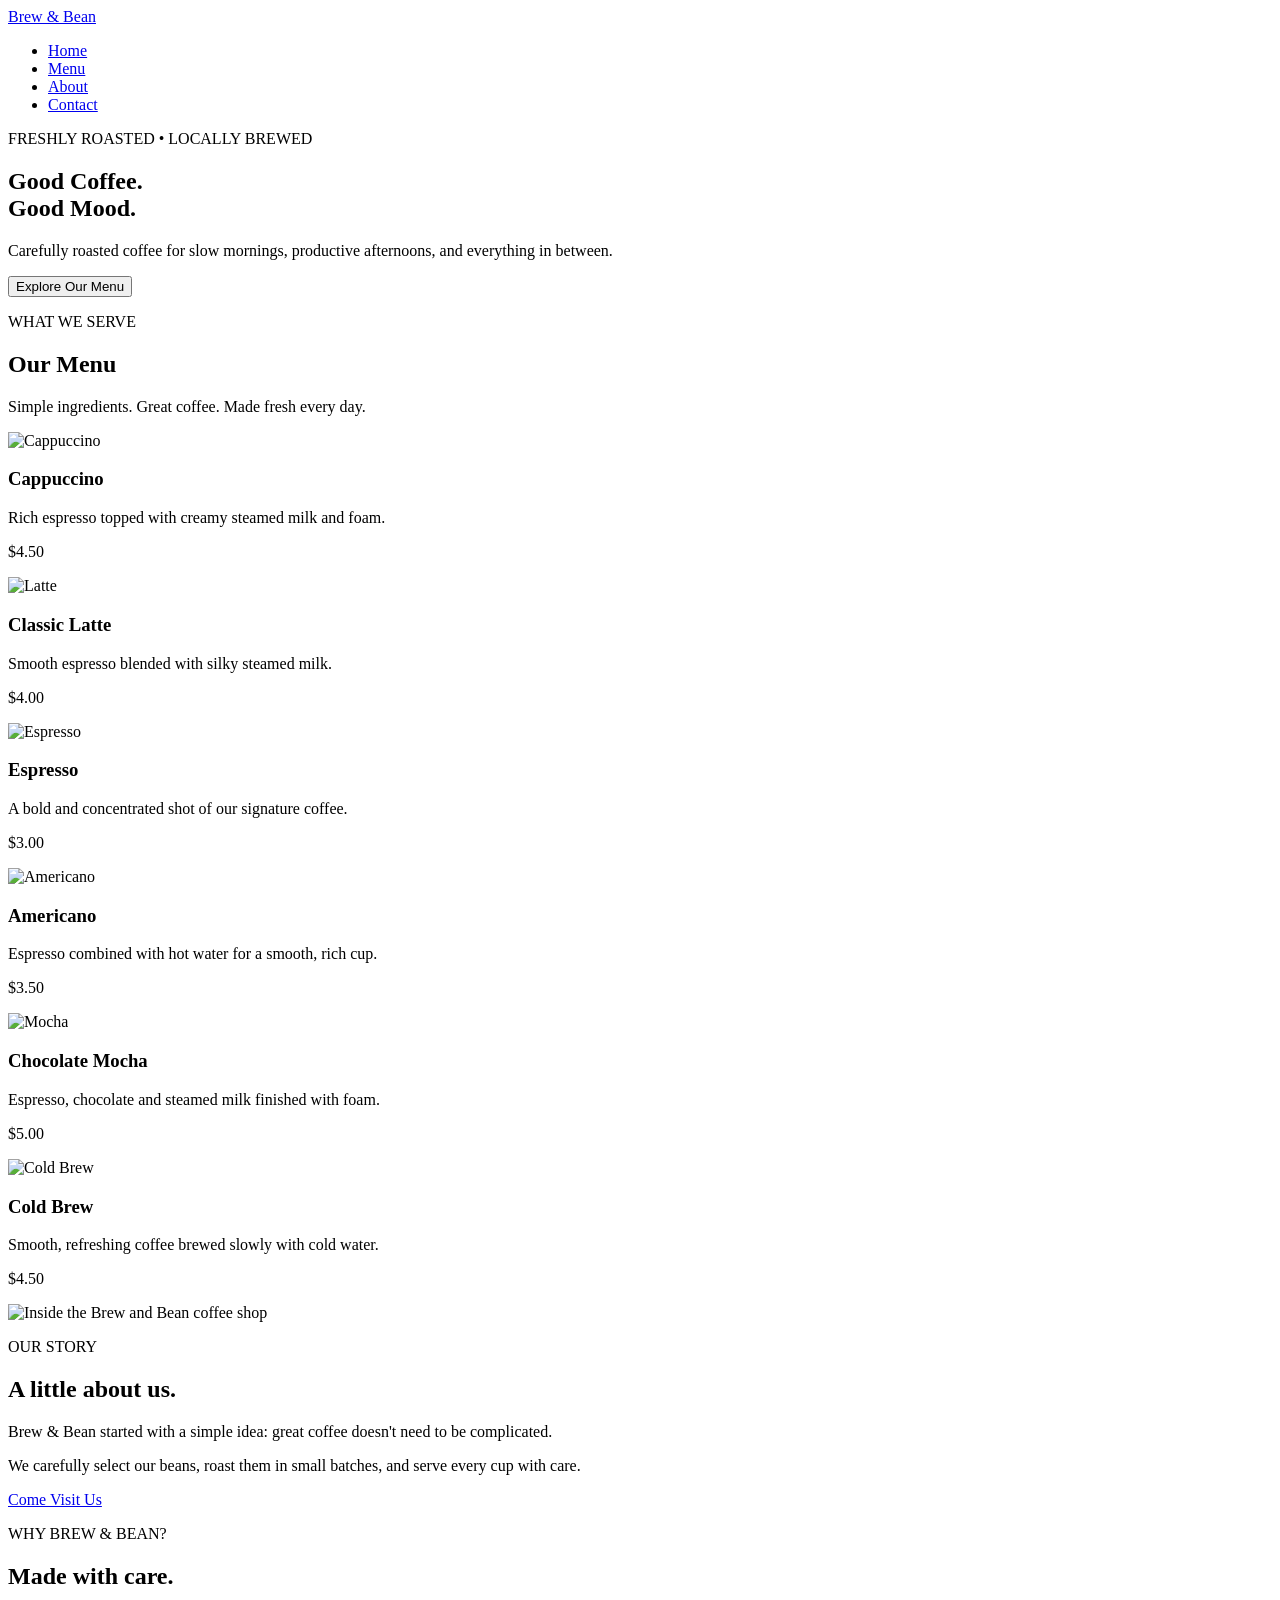
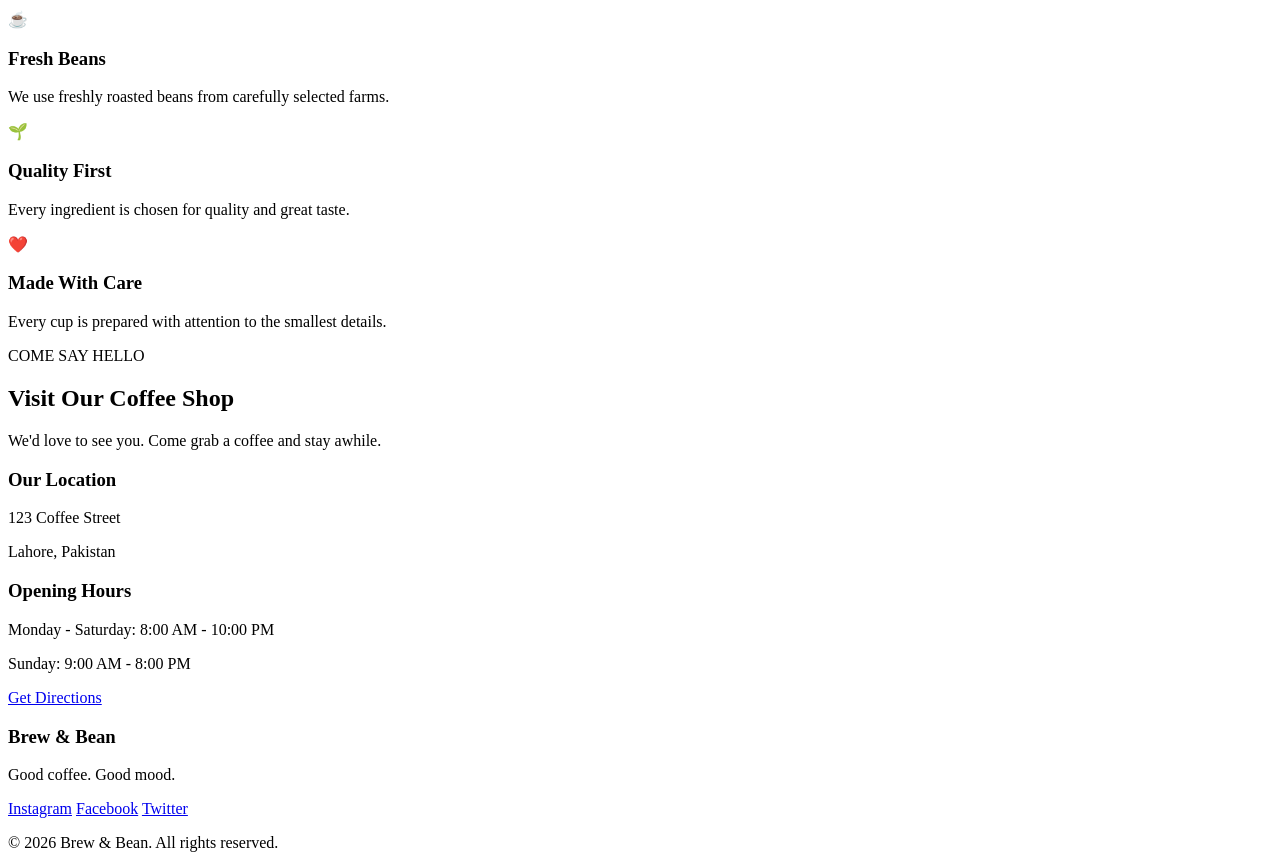
==== brew_Coffee.html @ 8acd8f44 "Uploading the html file" ====
<!DOCTYPE html>
<html lang="en">

<head>
    <meta charset="UTF-8">
    <meta name="viewport" content="width=device-width, initial-scale=1.0">

    <title>Brew & Bean | Coffee Shop</title>

    <link rel="stylesheet" href="brew_Coffee.css">
</head>

<body>

    <header>
        <nav>

            <a href="#" class="logo">Brew & Bean</a>

            <ul>
                <li><a href="#home">Home</a></li>
                <li><a href="#menu">Menu</a></li>
                <li><a href="#about">About</a></li>
                <li><a href="#contact">Contact</a></li>
            </ul>

        </nav>
    </header>


    <main>

        <!-- ================= HERO ================= -->

        <section id="home">

            <div>
                <p>FRESHLY ROASTED • LOCALLY BREWED</p>

                <h1>Good Coffee.<br>Good Mood.</h1>

                <p>
                    Carefully roasted coffee for slow mornings,
                    productive afternoons, and everything in between.
                </p>

                <a href="#menu"><button>Explore Our Menu</button></a>
            </div>

            

        </section>


        <!-- ================= MENU ================= -->

        <section id="menu">

            <div>
                <p>WHAT WE SERVE</p>
                <h2>Our Menu</h2>

                <p>
                    Simple ingredients. Great coffee.
                    Made fresh every day.
                </p>
            </div>


            <div>

                <!-- Coffee 1 -->

                <article>

                    <img src="https://images.unsplash.com/photo-1572442388796-11668a67e53d?auto=format&fit=crop&w=600&q=80"
                        alt="Cappuccino">

                    <div>
                        <h3>Cappuccino</h3>

                        <p>
                            Rich espresso topped with creamy
                            steamed milk and foam.
                        </p>

                        <p>$4.50</p>
                    </div>

                </article>


                <!-- Coffee 2 -->

                <article>

                    <img src="https://images.unsplash.com/photo-1461023058943-07fcbe16d735?auto=format&fit=crop&w=600&q=80"
                        alt="Latte">

                    <div>
                        <h3>Classic Latte</h3>

                        <p>
                            Smooth espresso blended with
                            silky steamed milk.
                        </p>

                        <p>$4.00</p>
                    </div>

                </article>


                <!-- Coffee 3 -->

                <article>

                    <img src="https://images.unsplash.com/photo-1510707577719-ae7c14805e3a?auto=format&fit=crop&w=600&q=80"
                        alt="Espresso">

                    <div>
                        <h3>Espresso</h3>

                        <p>
                            A bold and concentrated shot
                            of our signature coffee.
                        </p>

                        <p>$3.00</p>
                    </div>

                </article>


                <!-- Coffee 4 -->

                <article>

                    <img src="https://images.unsplash.com/photo-1514432324607-a09d9b4aefdd?auto=format&fit=crop&w=600&q=80"
                        alt="Americano">

                    <div>
                        <h3>Americano</h3>

                        <p>
                            Espresso combined with hot water
                            for a smooth, rich cup.
                        </p>

                        <p>$3.50</p>
                    </div>

                </article>


                <!-- Coffee 5 -->

                <article>

                    <img src="https://images.unsplash.com/photo-1578314675249-a6910f80cc4e?auto=format&fit=crop&w=600&q=80"
                        alt="Mocha">

                    <div>
                        <h3>Chocolate Mocha</h3>

                        <p>
                            Espresso, chocolate and steamed
                            milk finished with foam.
                        </p>

                        <p>$5.00</p>
                    </div>

                </article>


                <!-- Coffee 6 -->

                <article>

                    <img src="https://images.unsplash.com/photo-1517701604599-bb29b565090c?auto=format&fit=crop&w=600&q=80"
                        alt="Cold Brew">

                    <div>
                        <h3>Cold Brew</h3>

                        <p>
                            Smooth, refreshing coffee brewed
                            slowly with cold water.
                        </p>

                        <p>$4.50</p>
                    </div>

                </article>

            </div>

        </section>


        <!-- ================= ABOUT ================= -->

        <section id="about">

            <div>

                <img src="https://images.unsplash.com/photo-1445116572660-236099ec97a0?auto=format&fit=crop&w=900&q=80"
                    alt="Inside the Brew and Bean coffee shop">

            </div>


            <div>

                <p>OUR STORY</p>

                <h2>A little about us.</h2>

                <p>
                    Brew & Bean started with a simple idea:
                    great coffee doesn't need to be complicated.
                </p>

                <p>
                    We carefully select our beans, roast them
                    in small batches, and serve every cup with
                    care.
                </p>

                <a href="#contact">Come Visit Us</a>

            </div>

        </section>


        <section>

            <div>

                <p>WHY BREW & BEAN?</p>

                <h2>Made with care.</h2>

            </div>


            <div>

                <article>

                    <div>☕</div>

                    <h3>Fresh Beans</h3>

                    <p>
                        We use freshly roasted beans
                        from carefully selected farms.
                    </p>

                </article>


                <article>

                    <div>🌱</div>

                    <h3>Quality First</h3>

                    <p>
                        Every ingredient is chosen for
                        quality and great taste.
                    </p>

                </article>


                <article>

                    <div>❤️</div>

                    <h3>Made With Care</h3>

                    <p>
                        Every cup is prepared with
                        attention to the smallest details.
                    </p>

                </article>

            </div>

        </section>


        <!-- ================= CONTACT ================= -->

        <section id="contact">

            <div>

                <p>COME SAY HELLO</p>

                <h2>Visit Our Coffee Shop</h2>

                <p>
                    We'd love to see you.
                    Come grab a coffee and stay awhile.
                </p>

            </div>


            <div>

                <h3>Our Location</h3>

                <p>123 Coffee Street</p>
                <p>Lahore, Pakistan</p>

                <h3>Opening Hours</h3>

                <p>Monday - Saturday: 8:00 AM - 10:00 PM</p>
                <p>Sunday: 9:00 AM - 8:00 PM</p>

                <a href="#">
                    Get Directions
                </a>

            </div>

        </section>

    </main>


    <!-- ================= FOOTER ================= -->

    <footer>

        <div>
            <h3>Brew & Bean</h3>

            <p>
                Good coffee. Good mood.
            </p>
        </div>


        <div>

            <a href="#">Instagram</a>
            <a href="#">Facebook</a>
            <a href="#">Twitter</a>

        </div>


        <p>
            © 2026 Brew & Bean. All rights reserved.
        </p>

    </footer>

</body>

</html>
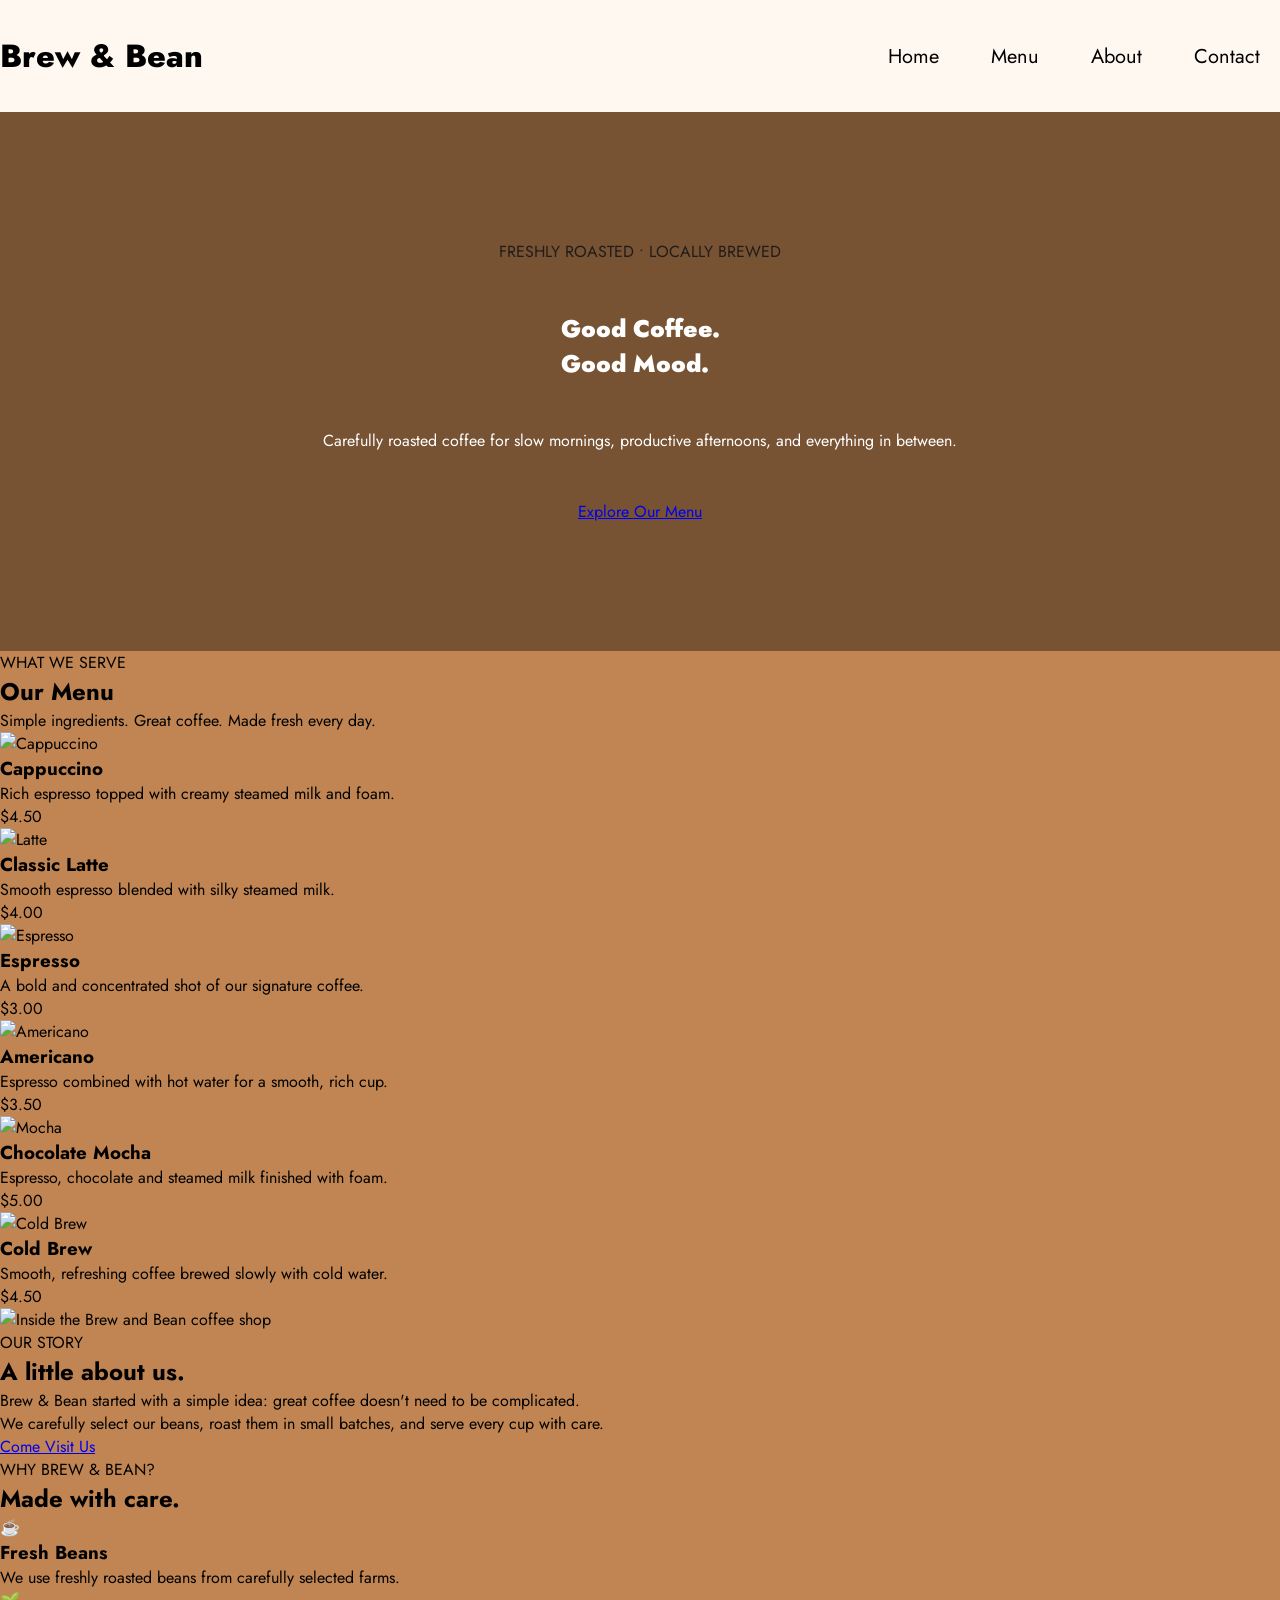
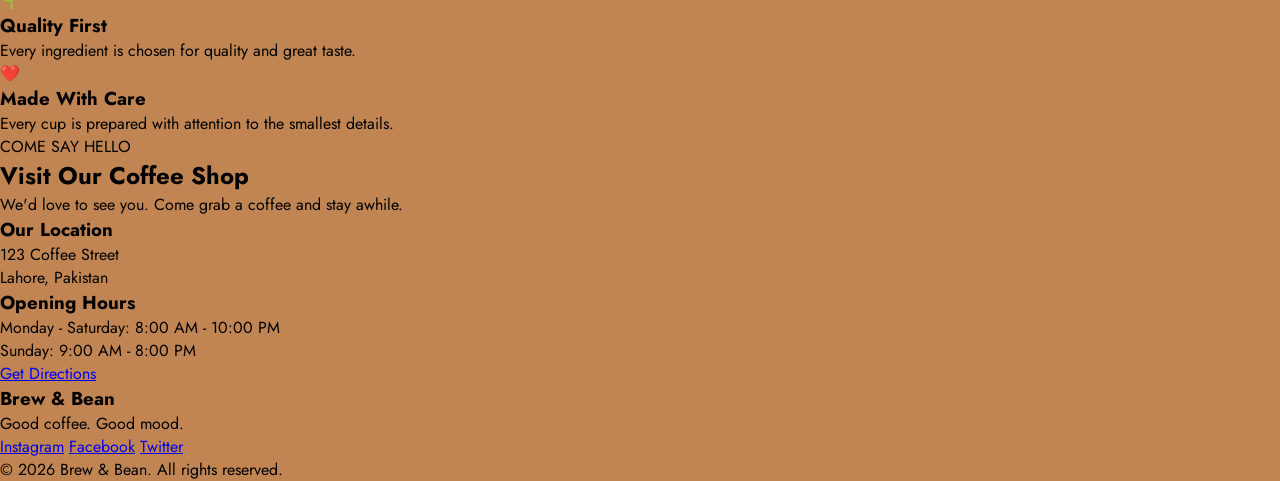
==== commit 563cea51: "Updated HTML by removing button /'our Menu'/ and replacing it by link. Also finished CSS for Nav bar" ====
--- a/brew_Coffee.html
+++ b/brew_Coffee.html
@@ -44,7 +44,7 @@
                     productive afternoons, and everything in between.
                 </p>
 
-                <a href="#menu"><button>Explore Our Menu</button></a>
+                <a href="#menu">Explore Our Menu</a>
             </div>
 
             
--- a/brew_Coffee.css
+++ b/brew_Coffee.css
@@ -0,0 +1,79 @@
+
+@import url('https://fonts.googleapis.com/css2?family=Jost:ital,wght@0,100..900;1,100..900&family=Rubik:ital,wght@0,300..900;1,300..900&display=swap');
+
+*{
+    margin: 0;
+    padding: 0;
+    box-sizing: border-box;
+}
+body{
+    background-color: #C08552;
+    font-family: "Jost", sans-serif;
+}
+.logo{
+    text-decoration: none;
+    color: black;
+    font-size: 2rem;
+    font-weight: 800;
+}
+nav{
+    display: flex;
+    gap: 2rem;
+    justify-content: space-between;
+    height: 7rem;
+    align-items: center;
+    background-color: #fff8f0;
+    
+}
+ul{
+    display: flex;
+    list-style: none;
+    gap: 2rem;
+}
+li a{
+    color: black;
+    text-decoration: none;
+    font-size: 1.25rem;
+    margin-right: 20px;
+}
+li a:hover{
+    color: #C08552;
+} 
+#home{
+    display: flex;
+    color: white;
+    gap: 1rem;
+    align-items: center;
+    background-image: url(https://images.unsplash.com/photo-1495474472287-4d71bcdd2085?auto=format&fit=crop&w=800&q=80);
+    background-repeat: no-repeat;
+    background-size: cover;
+    background-blend-mode: color;
+    background-color: hsla(0, 0%, 0%, 0.386);
+    padding: 8em;
+    
+}
+#home div h1{
+    color: white;
+    font-weight: 900;
+}
+
+#home button{
+    text-decoration: none;
+    background-color: #fff8f0;
+    border-radius: 5px;
+    color: black; 
+    height: 3rem;
+    width: 9rem;
+}
+#home div{
+    display: flex;
+    flex-direction: column;
+    align-items: center;
+    justify-content: center;
+    gap: 3rem;
+    width: 100%;
+}
+#home div > :nth-child(1) {
+    color: rgba(22, 22, 22, 0.893);
+    font: 500;
+}
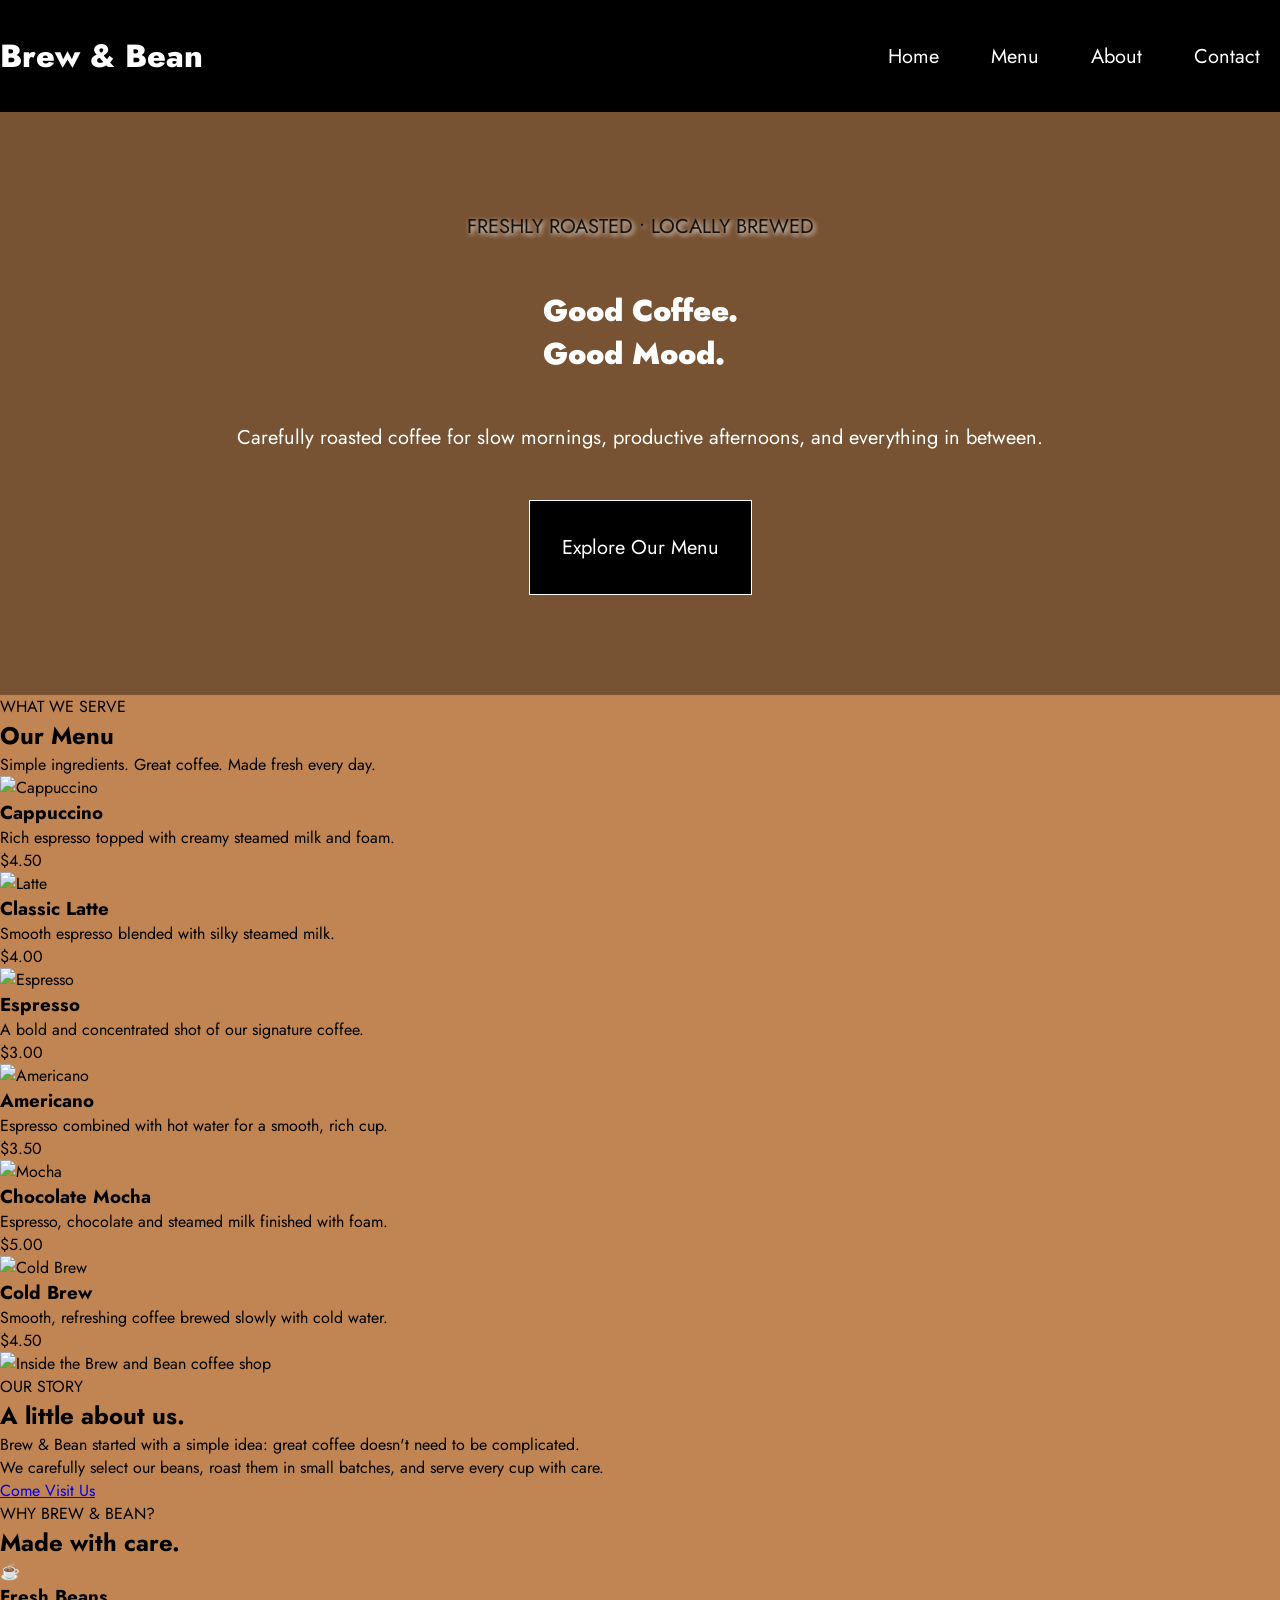
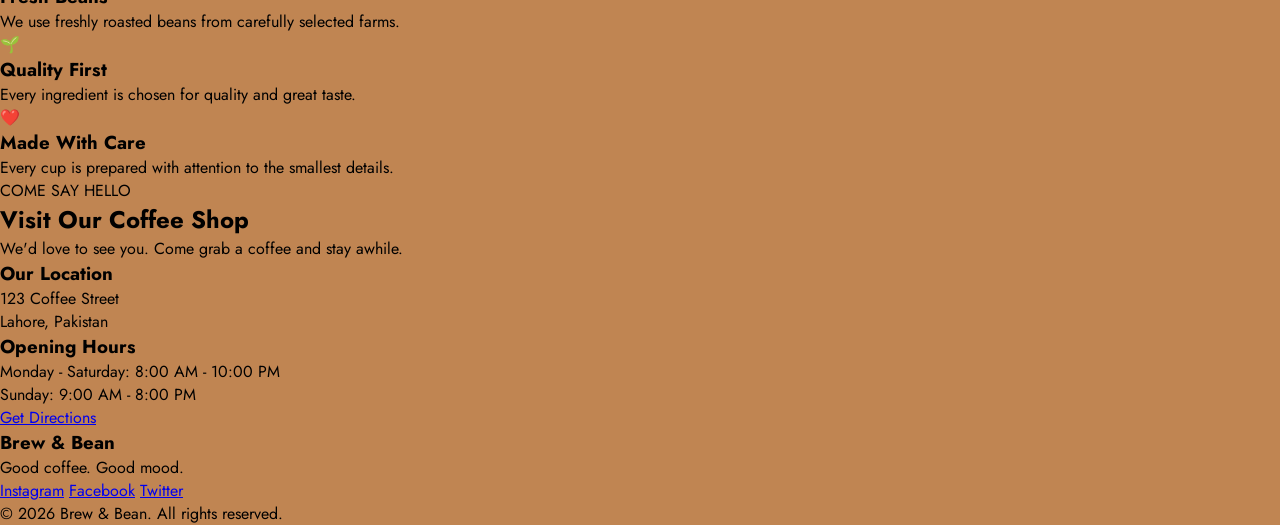
==== commit 10456a74: "Made Some Change" ====
--- a/brew_Coffee.html
+++ b/brew_Coffee.html
@@ -67,7 +67,7 @@
             </div>
 
 
-            <div>
+            <div class="menu-grid">
 
                 <!-- Coffee 1 -->
 
--- a/brew_Coffee.css
+++ b/brew_Coffee.css
@@ -12,7 +12,7 @@
 }
 .logo{
     text-decoration: none;
-    color: black;
+    color: white;
     font-size: 2rem;
     font-weight: 800;
 }
@@ -22,7 +22,7 @@
     justify-content: space-between;
     height: 7rem;
     align-items: center;
-    background-color: #fff8f0;
+    background-color: black;
     
 }
 ul{
@@ -31,7 +31,7 @@
     gap: 2rem;
 }
 li a{
-    color: black;
+    color: white;
     text-decoration: none;
     font-size: 1.25rem;
     margin-right: 20px;
@@ -46,10 +46,11 @@
     align-items: center;
     background-image: url(https://images.unsplash.com/photo-1495474472287-4d71bcdd2085?auto=format&fit=crop&w=800&q=80);
     background-repeat: no-repeat;
-    background-size: cover;
+    background-size: 100% 100%;
     background-blend-mode: color;
     background-color: hsla(0, 0%, 0%, 0.386);
-    padding: 8em;
+    padding: 5em;
+    font-size: 1.25rem;
     
 }
 #home div h1{
@@ -59,11 +60,14 @@
 
 #home button{
     text-decoration: none;
-    background-color: #fff8f0;
+    background-color: #000000;
     border-radius: 5px;
-    color: black; 
+    color: white; 
     height: 3rem;
     width: 9rem;
+    font-weight: 500;
+    font-size: 1rem;
+    border: none;
 }
 #home div{
     display: flex;
@@ -74,6 +78,18 @@
     width: 100%;
 }
 #home div > :nth-child(1) {
-    color: rgba(22, 22, 22, 0.893);
+    color: rgba(6, 6, 6, 0.893);
     font: 500;
+    text-shadow: 2px 2px 5px white;
+
+}
+#home div a{
+    text-decoration: none;
+    color: white;
+    background-color: black;
+    padding: 2rem;
+    border: white solid 1px;
+}
+#home div a:hover{
+    color: #C08552;   
 }
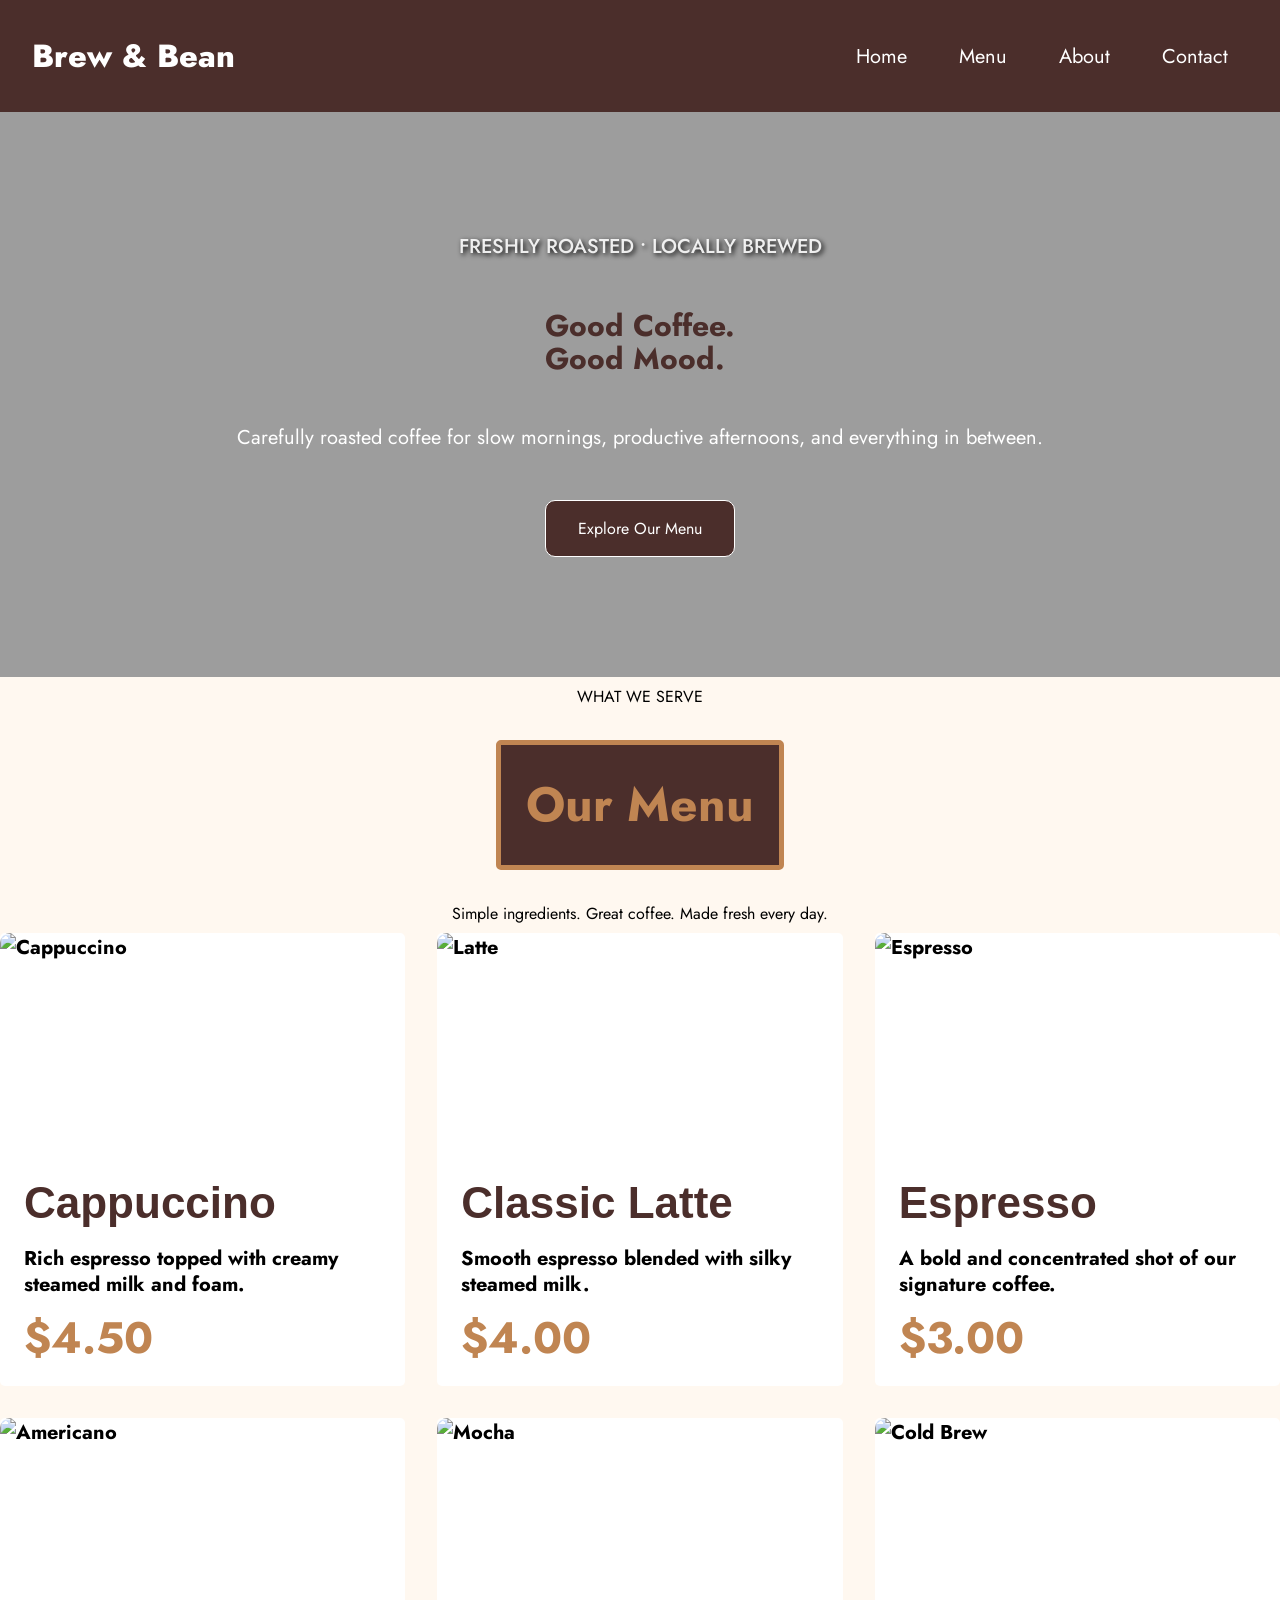
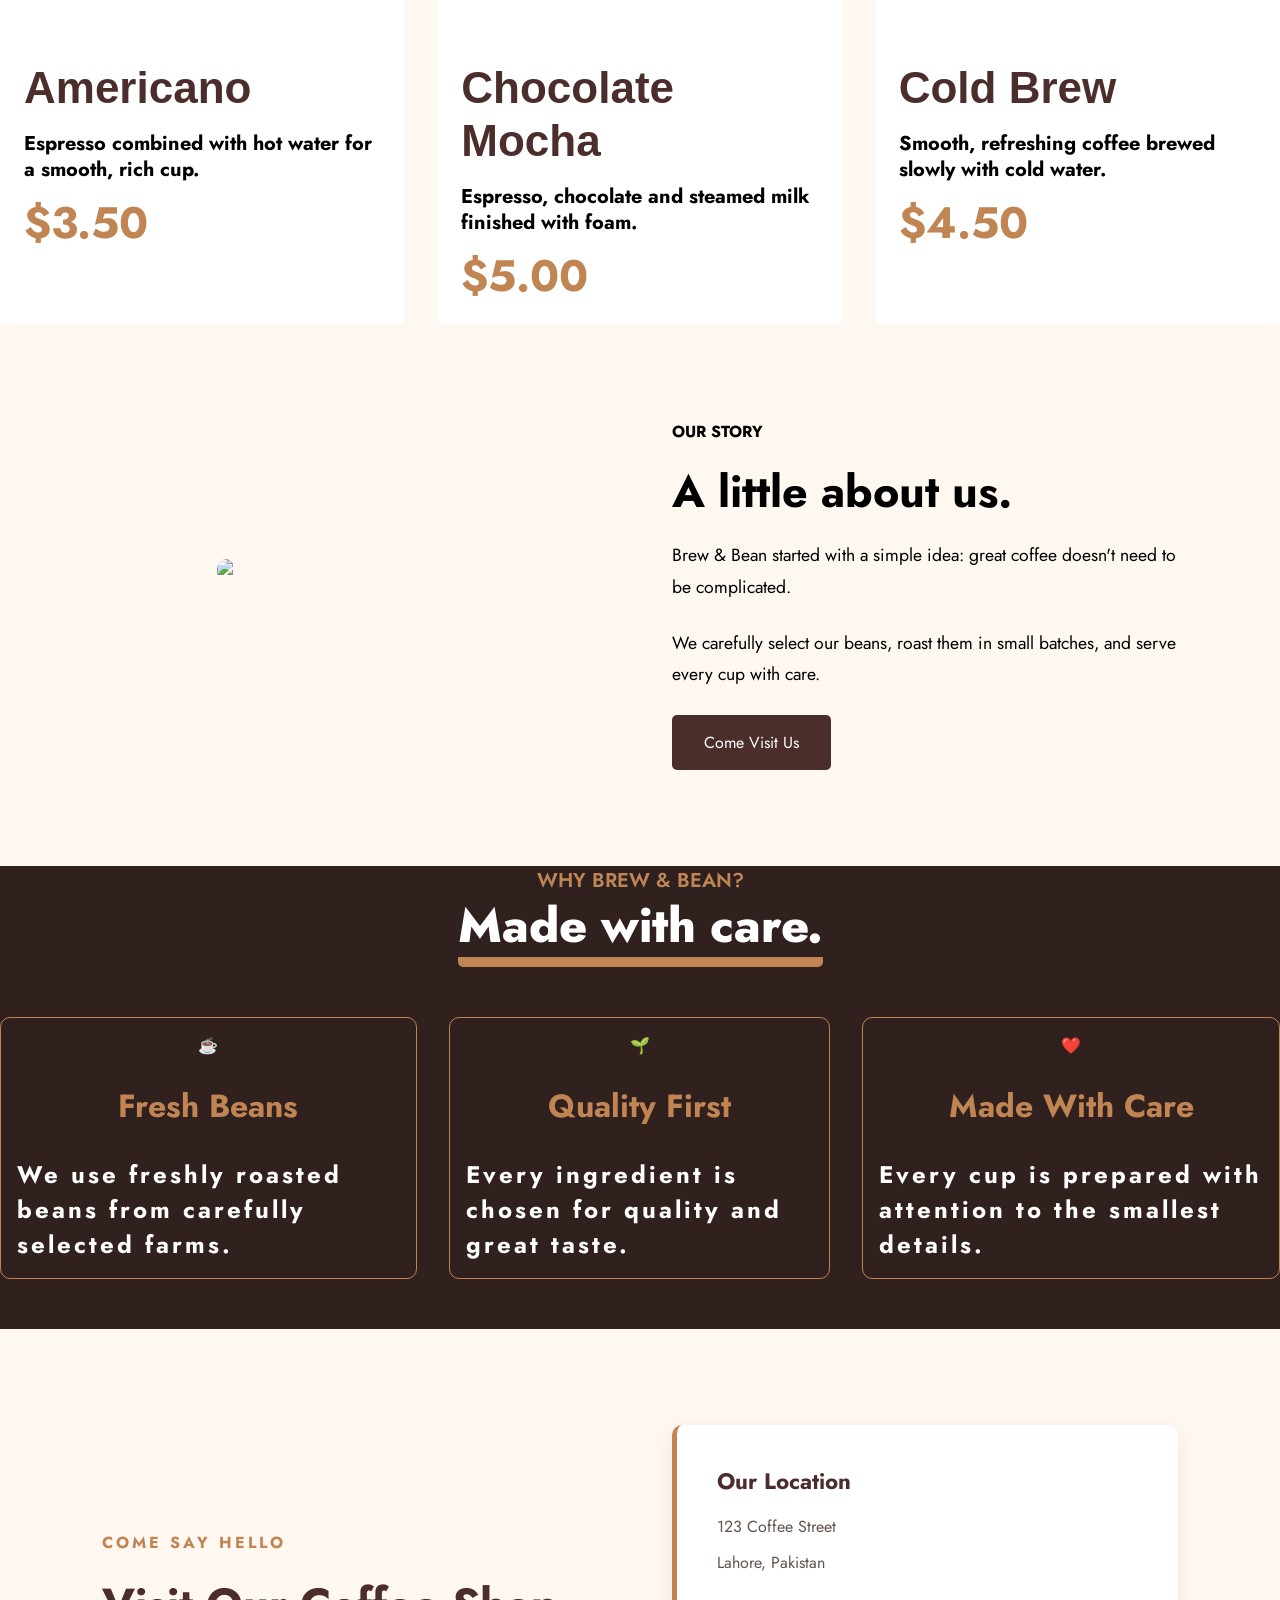
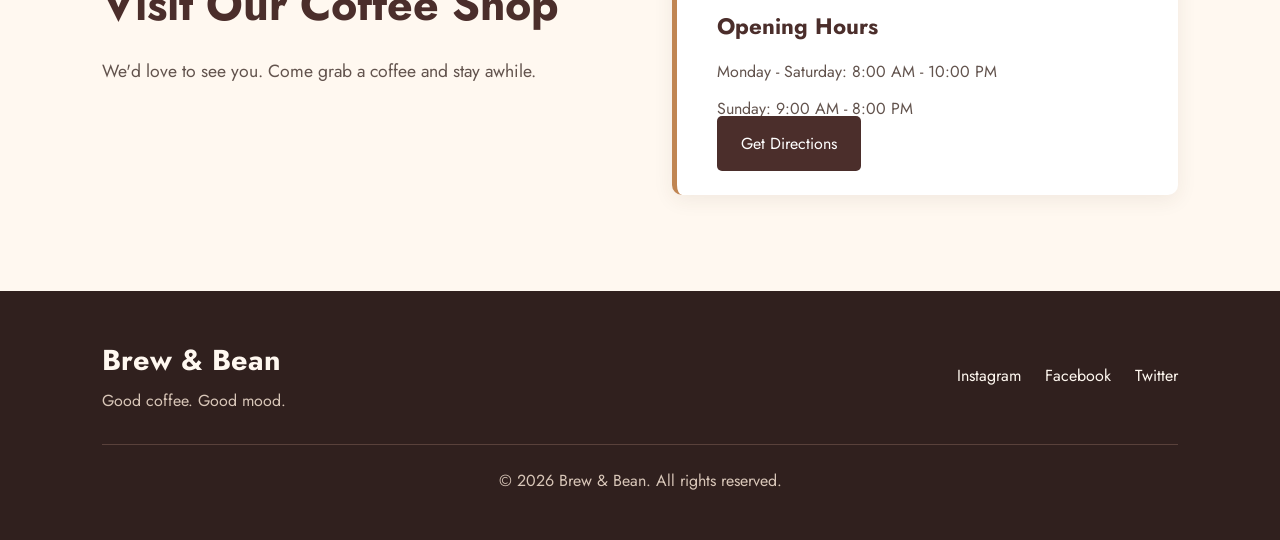
==== commit bf35f687: "Added Some Classes To Work On Some Sections" ====
--- a/brew_Coffee.html
+++ b/brew_Coffee.html
@@ -235,7 +235,7 @@
         </section>
 
 
-        <section>
+        <section class="features-heading">
 
             <div>
 
@@ -246,7 +246,7 @@
             </div>
 
 
-            <div>
+            <div class="features">
 
                 <article>
 
--- a/brew_Coffee.css
+++ b/brew_Coffee.css
@@ -7,7 +7,6 @@
     box-sizing: border-box;
 }
 body{
-    background-color: #C08552;
     font-family: "Jost", sans-serif;
 }
 .logo{
@@ -15,6 +14,7 @@
     color: white;
     font-size: 2rem;
     font-weight: 800;
+    
 }
 nav{
     display: flex;
@@ -22,8 +22,8 @@
     justify-content: space-between;
     height: 7rem;
     align-items: center;
-    background-color: black;
-    
+    background-color: #4B2E2B;
+    padding: 2em;
 }
 ul{
     display: flex;
@@ -46,29 +46,19 @@
     align-items: center;
     background-image: url(https://images.unsplash.com/photo-1495474472287-4d71bcdd2085?auto=format&fit=crop&w=800&q=80);
     background-repeat: no-repeat;
-    background-size: 100% 100%;
-    background-blend-mode: color;
+    background-size: cover;
+    background-blend-mode: multiply;
     background-color: hsla(0, 0%, 0%, 0.386);
-    padding: 5em;
+    padding: 6em;
     font-size: 1.25rem;
     
 }
 #home div h1{
-    color: white;
-    font-weight: 900;
-}
-
-#home button{
-    text-decoration: none;
-    background-color: #000000;
-    border-radius: 5px;
-    color: white; 
-    height: 3rem;
-    width: 9rem;
-    font-weight: 500;
-    font-size: 1rem;
-    border: none;
-}
+    color: #4B2E2B;
+    font-weight: bold;
+    line-height: 1.1;
+}
+
 #home div{
     display: flex;
     flex-direction: column;
@@ -78,18 +68,417 @@
     width: 100%;
 }
 #home div > :nth-child(1) {
-    color: rgba(6, 6, 6, 0.893);
-    font: 500;
-    text-shadow: 2px 2px 5px white;
+    color: rgba(255, 255, 255, 0.893);
+    font-weight: 500;
+    text-shadow: 2px 2px 5px black;
 
 }
 #home div a{
     text-decoration: none;
     color: white;
-    background-color: black;
+    background-color: #4B2E2B;
+    padding: 1rem 2rem;
+    border: white solid 1px;
+    border-radius: 10px;
+    font-size: 1rem;
+}
+#home div a:hover{
+      background-color:#C08552 ;
+}
+#menu{
+    background-color: #FFF8F0;
+}
+/*#menu div {
+    color:#C08552;
+    display: flex;
+    flex-wrap: wrap;
+    justify-content: space-around;
+    align-items: center;
+    flex-direction: column;
+    gap: 2rem;
+}*/
+#menu > div:nth-child(1){
+    display: flex;
+    justify-content: center;
+    align-items: center;
+    flex-direction: column;
+    gap: 2rem;
+    color: black;
+    padding: 0.5em;
+}
+#menu div h2{
+    color: #C08552;
+    font-size: 3rem;
+    border: 5px solid #C08552;
+    border-radius: 5px;
+    background-color: #4B2E2B;
+    font-weight: bolder;
+    padding: 0.53em;
+}
+
+.menu-grid{
+    display: grid;
+    grid-template-columns: repeat(3, 1fr);
+    gap: 2rem;
+}
+.menu-grid article{
+    display: flex;
+    flex-direction: column;
+    align-items: center;
+    border-radius: 5px;
+    font-size: 1.25rem;
+    font-weight: bold;
+    background-color: white;
+}
+.menu-grid article img{
+    width: 100%;
+    height: 220px;
+    object-fit: cover;
+    border-radius: 10px 10px 0 0;
+}
+.menu-grid article div{
+   width: 100%;
+    padding: 1.5rem;
+    color:#C08552;
+    display: flex;
+    flex-direction: column;
+    gap: 1rem;
+}
+.menu-grid article div h3{
+    color: #4B2E2B;
+    line-height: 1.2;
+    font-family: 'Segoe UI', Tahoma, Geneva, Verdana, sans-serif;
+    font-size: 2.75rem;
+}
+.menu-grid article p:nth-of-type(1){
+    color: black;
+    line-height: 1.3;
+}
+.menu-grid article p:nth-of-type(2){
+    font-size: 2.75rem;
+    line-height: 1.1;
+}
+#about {
+    display: grid;
+    grid-template-columns: 1fr 1fr;
+    align-items: center;
+    gap: 4rem;
+    padding: 6rem ;
+    background-color: #FFF8F0;
+}
+
+#about > div:first-child img {
+    width: 100%;
+    height: 450px;
+    object-fit: cover;
+    border-radius: 10px;
+}
+
+#about > div:last-child {
+    display: flex;
+    flex-direction: column;
+    align-items: flex-start;
+    gap: 1.5rem;
+}
+
+#about > div:last-child > p:first-child {
+    color: black;
+    font-weight: 700;
+
+}
+
+#about h2 {
+    color: black;
+    font-size: 2.8rem;
+    line-height: 1.1;
+}
+
+#about > div:last-child > p:not(:first-child) {
+    color: black;
+    font-size: 1.1rem;
+    line-height: 1.8;
+}
+
+#about a {
+    text-decoration: none;
+    color: white;
+    background-color: #4B2E2B;
+    padding: 1rem 2rem;
+    border-radius: 5px;
+}
+
+#about a:hover {
+    background-color: #C08552;
+    color: white;
+}
+
+main > section:nth-of-type(3) {
+    padding: 5rem ;
+    background-color: #4B2E2B;
+    color: #FFF8F0;
+}
+
+main > section:nth-of-type(3) > div:first-child {
+    text-align: center;
+    margin-bottom: 3rem;
+}
+
+main > section:nth-of-type(3) > div:first-child p {
+    color: #C08552;
+    font-weight: 700;
+    letter-spacing: 3px;
+    margin-bottom: 1rem;
+}
+
+main > section:nth-of-type(3) h2 {
+    font-size: 2.8rem;
+}
+
+main > section:nth-of-type(3) > div:last-child {
+    display: grid;
+    grid-template-columns: repeat(3, minmax(0, 1fr));
+    gap: 2rem;
+}
+
+main > section:nth-of-type(3) article {
+    text-align: center;
     padding: 2rem;
-    border: white solid 1px;
-}
-#home div a:hover{
-    color: #C08552;   
+    border: 1px solid #765047;
+    border-radius: 10px;
+
+}
+
+main > section:nth-of-type(3) article:hover {
+    background-color: #593833;
+}
+
+main > section:nth-of-type(3) article div {
+    font-size: 2.5rem;
+    margin-bottom: 1.5rem;
+}
+
+main > section:nth-of-type(3) article h3 {
+    color: #C08552;
+    font-size: 1.4rem;
+    margin-bottom: 1rem;
+}
+
+main > section:nth-of-type(3) article p {
+    color: #E6D9D0;
+    line-height: 1.8;
+}
+
+#contact {
+    display: grid;
+    grid-template-columns: 1fr 1fr;
+    gap: 4rem;
+    align-items: center;
+    padding: 6rem 8%;
+    background-color: #FFF8F0;
+}
+
+#contact > div:first-child > p:first-child {
+    color: #C08552;
+    font-weight: 700;
+    letter-spacing: 3px;
+    margin-bottom: 1.5rem;
+}
+
+#contact h2 {
+    color: #4B2E2B;
+    font-size: 2.8rem;
+    line-height: 1.2;
+    margin-bottom: 1.5rem;
+}
+
+#contact > div:first-child > p:last-child {
+    color: #62534D;
+    font-size: 1.1rem;
+    line-height: 1.8;
+}
+
+#contact > div:last-child {
+    background-color: white;
+    padding: 2.5rem;
+    border-radius: 10px;
+    border-left: 5px solid #C08552;
+    box-shadow: 0 5px 20px rgba(75, 46, 43, 0.08);
+}
+
+#contact h3 {
+    color: #4B2E2B;
+    font-size: 1.4rem;
+    margin-bottom: 1rem;
+}
+
+#contact > div:last-child p {
+    color: #62534D;
+    line-height: 1.8;
+    margin-bottom: 0.5rem;
+}
+
+#contact > div:last-child h3:nth-of-type(2) {
+    margin-top: 2rem;
+}
+
+#contact a {
+    margin-top: 1.5rem;
+    padding: 1rem 1.5rem;
+    background-color: #4B2E2B;
+    color: white;
+    text-decoration: none;
+    border-radius: 5px;
+    
+}
+
+#contact a:hover {
+    background-color: #C08552;
+}
+.features-heading{
+    background-color: #30201E;
+}
+.features-heading div > p:nth-of-type(1){
+    color: #C08552;
+    text-align: center;
+    font-weight: 600;
+    text-shadow: 2px 2px 5px #282727;
+    font-size: 1.25rem;
+}
+.features-heading div > h2{
+    color: white;
+    text-align: center;
+    font-size: 3rem;
+    font-weight: 800;
+    line-height: 1.3;
+    border-bottom: 10px #C08552 solid;
+    width: fit-content;
+    margin: 0 auto;
+    border-radius: 5px;
+}
+.features{
+    display: flex;
+    gap: 2rem;
+}
+.features h3{
+    color: #C08552;
+    font-size: 2rem;
+    line-height: 1.1;
+}
+
+.features article{
+    display: flex;
+    flex-direction: column;
+    align-items: center;
+    gap: 2rem;
+    padding: 1rem;
+    margin: 50px 0 50px 0;
+    border: #C08552 1px solid;
+    border-radius: 10px;
+    flex-wrap: wrap;
+}
+.features article p{
+    color: white;
+    font-size: 1.5rem;
+    font-weight: 700;
+    letter-spacing: 3px;
+}
+footer {
+    display: flex;
+    flex-wrap: wrap;
+    justify-content: space-between;
+    align-items: center;
+    gap: 2rem;
+    padding: 3rem 8%;
+    background-color: #30201E;
+    color: #FFF8F0;
+}
+
+footer h3 {
+    font-size: 1.8rem;
+    margin-bottom: 0.5rem;
+}
+
+footer > div:first-child p {
+    color: #D8C6B8;
+}
+
+footer > div:nth-child(2) {
+    display: flex;
+    flex-wrap: wrap;
+    gap: 1.5rem;
+}
+
+footer a {
+    color: #FFF8F0;
+    text-decoration: none;
+}
+
+footer a:hover {
+    color: #C08552;
+}
+
+footer > p {
+    width: 100%;
+    padding-top: 1.5rem;
+    border-top: 1px solid #59413B;
+    text-align: center;
+    color: #D8C6B8;
+}
+
+@media (max-width: 768px) {
+    .menu-grid {
+        grid-template-columns: 1fr;
+    }
+
+    nav {
+        padding: 1rem;
+        gap: 1rem;
+    }
+
+    ul {
+        gap: 0.75rem;
+    }
+
+    li a {
+        font-size: 1rem;
+        margin-right: 0;
+    }
+
+    #home {
+        padding: 4rem 1.5rem;
+    }
+    #about,
+#contact {
+    grid-template-columns: 1fr;
+    gap: 2rem;
+    padding: 3rem 1.5rem;
+}
+
+#about > div:first-child img {
+    height: 300px;
+}
+
+.features-heading {
+    padding: 3rem 1.5rem;
+}
+
+.features {
+    grid-template-columns: 1fr;
+}
+
+.features-heading div > h2 {
+    font-size: 2.3rem;
+}
+
+.menu-grid article div h3 {
+    font-size: 1.8rem;
+}
+
+.menu-grid article p:nth-of-type(2) {
+    font-size: 1.8rem;
+}
+
+footer {
+    padding: 2.5rem 1.5rem;
+}
 }
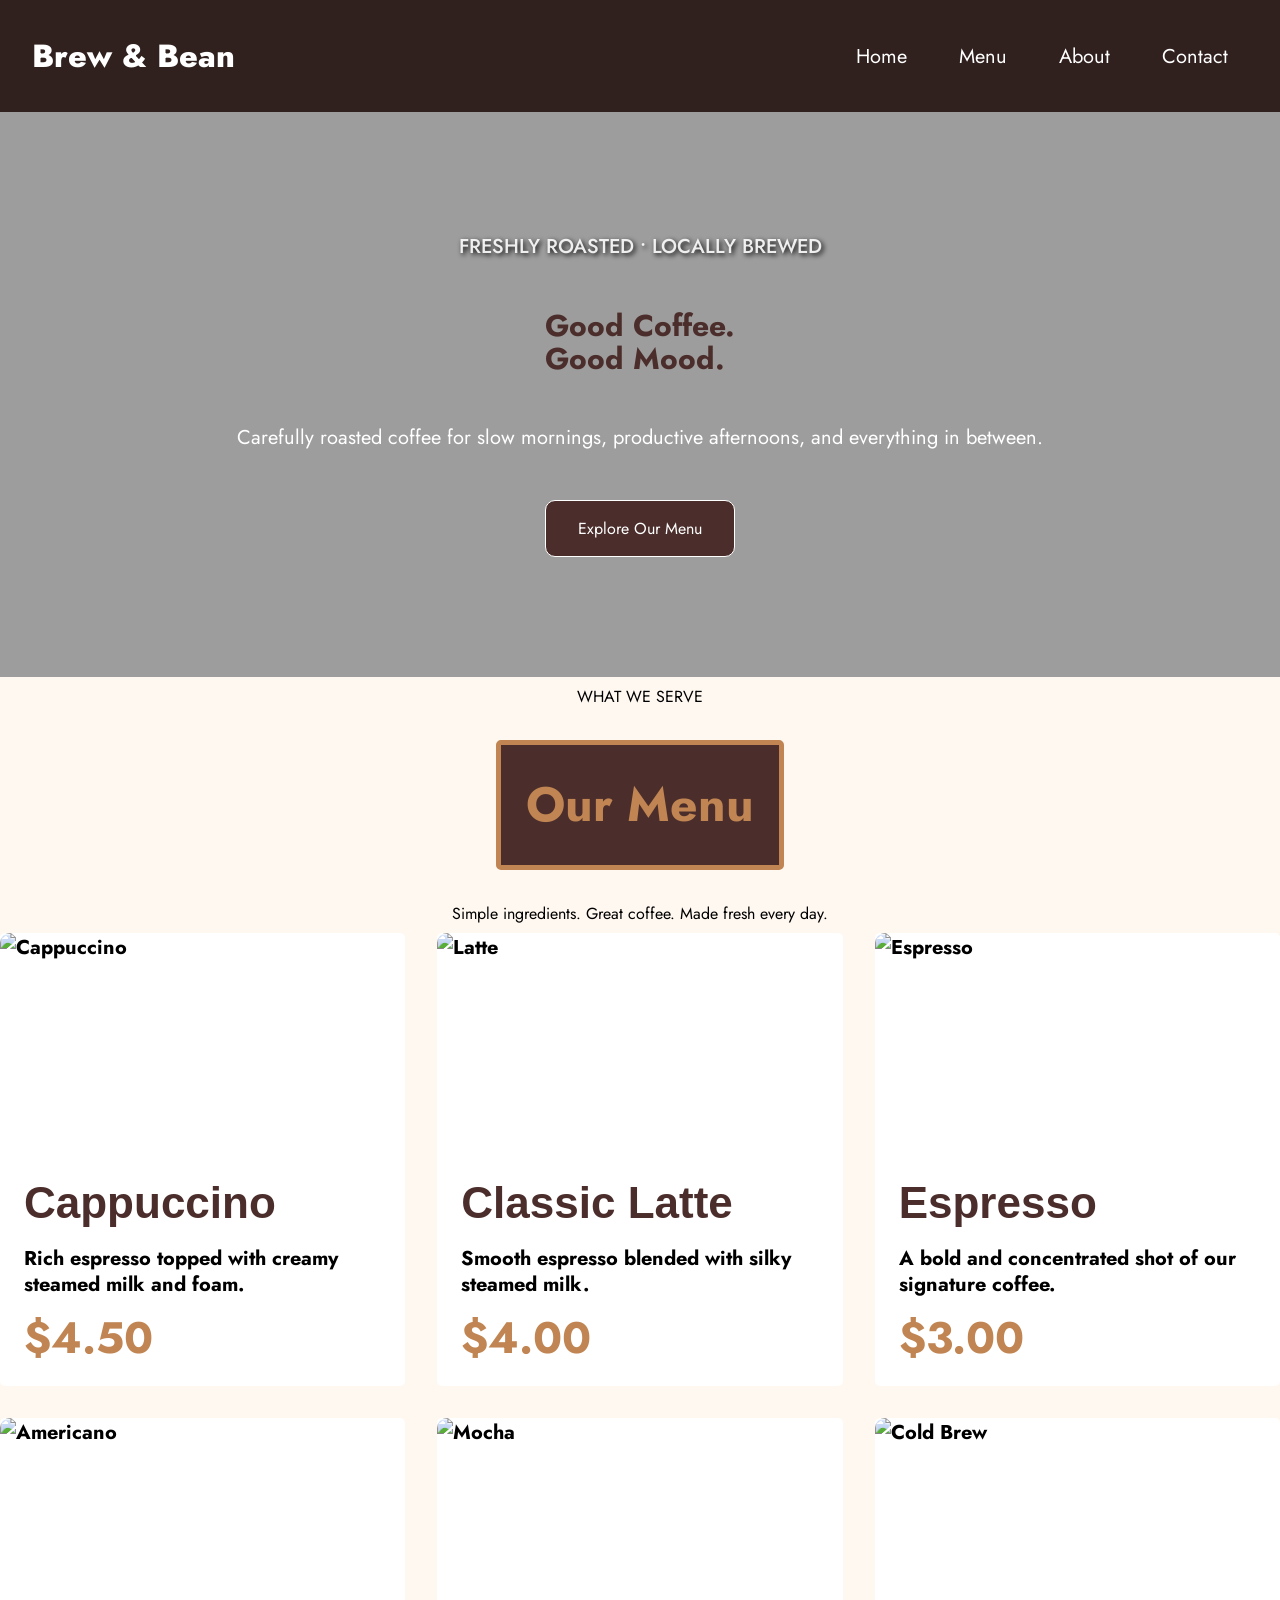
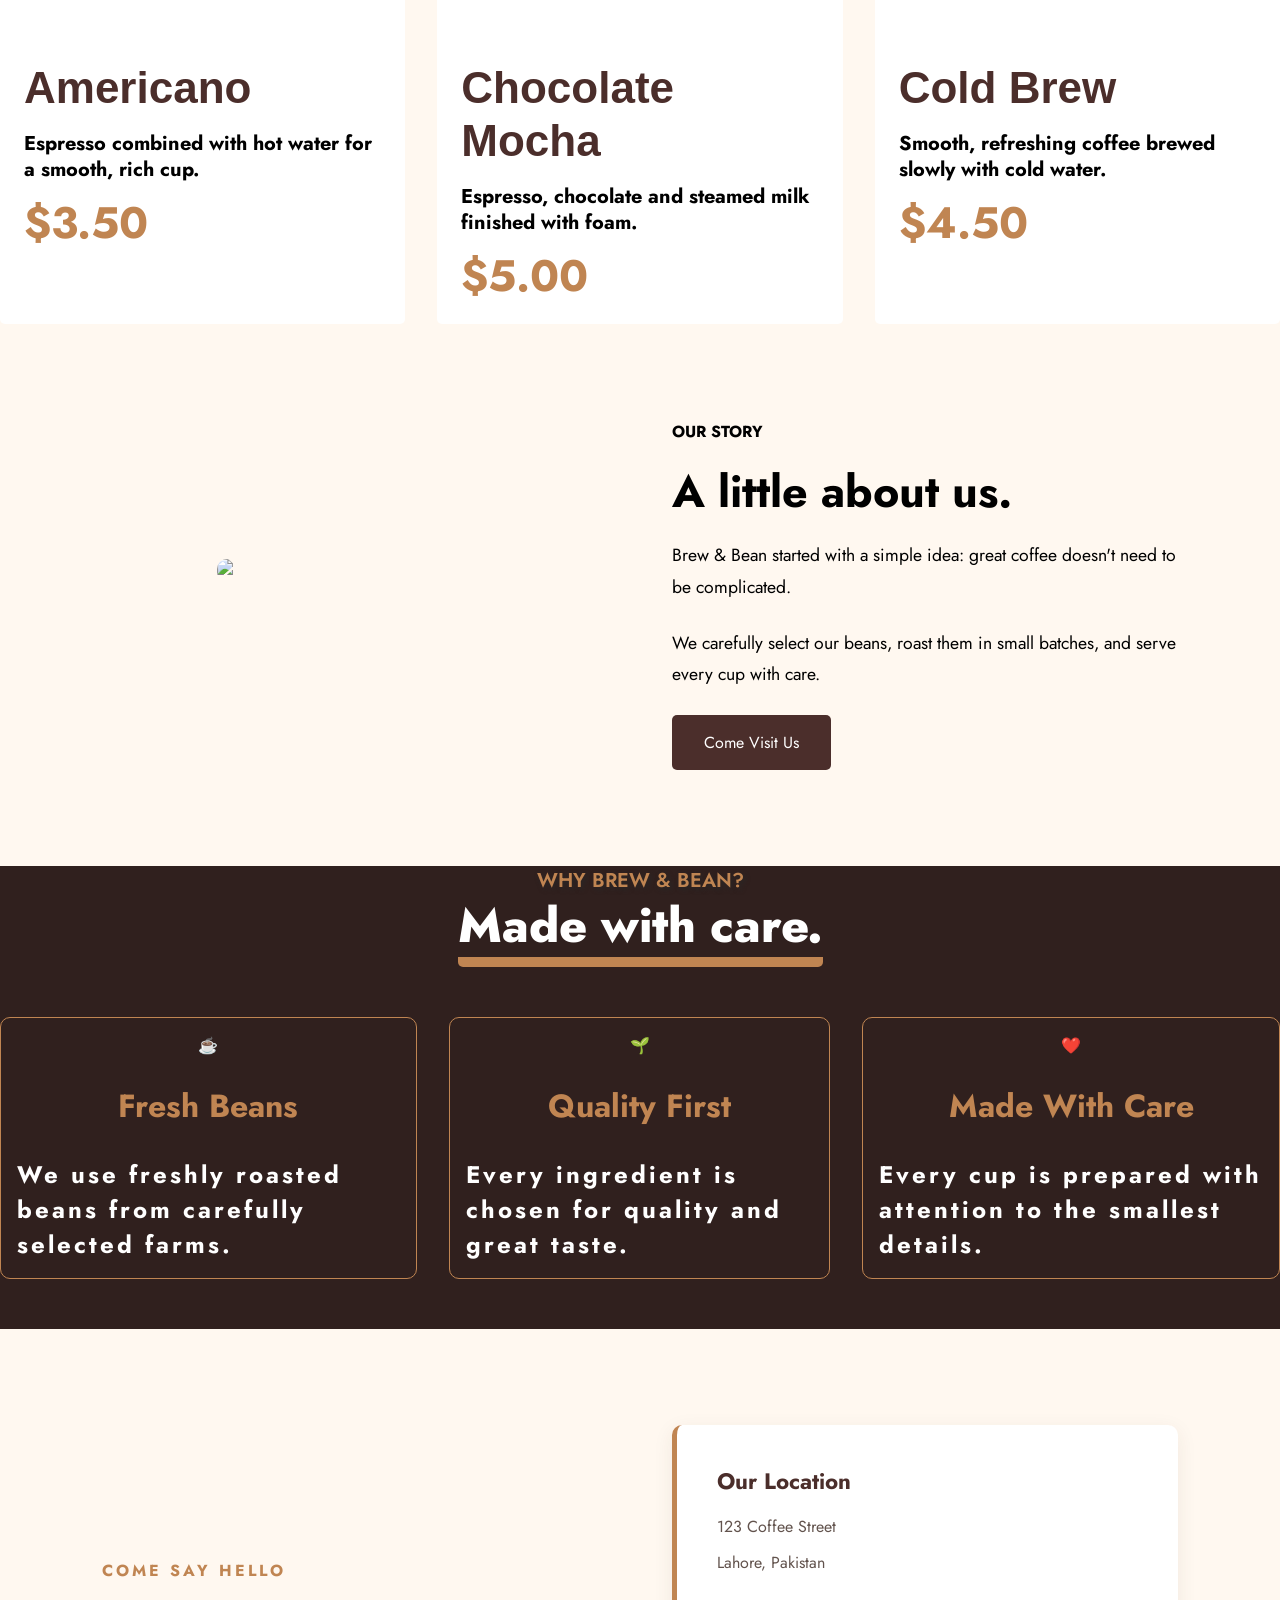
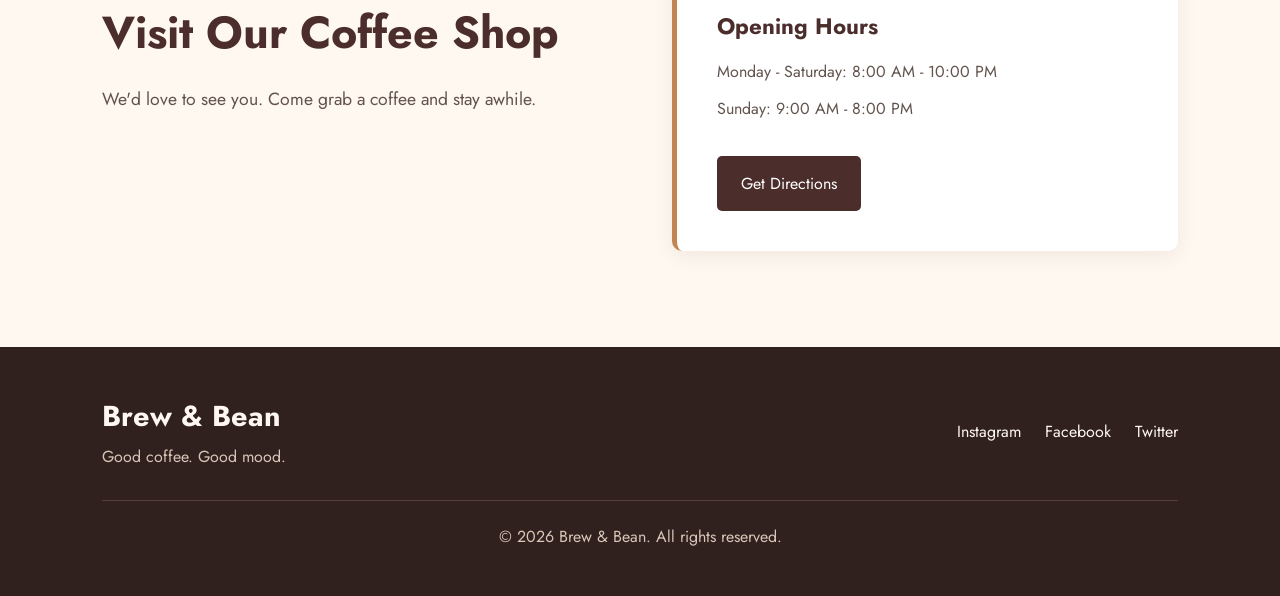
==== commit 0edee03d: "Added fav icon" ====
--- a/brew_Coffee.html
+++ b/brew_Coffee.html
@@ -6,7 +6,7 @@
     <meta name="viewport" content="width=device-width, initial-scale=1.0">
 
     <title>Brew & Bean | Coffee Shop</title>
-
+    <link rel="icon" type="image/png" href="https://static.vecteezy.com/system/resources/previews/072/963/818/non_2x/stylized-coffee-cup-icon-with-steaming-beverage-circle-border-with-brown-tones-graphic-design-vector.jpg">
     <link rel="stylesheet" href="brew_Coffee.css">
 </head>
 
--- a/brew_Coffee.css
+++ b/brew_Coffee.css
@@ -1,6 +1,8 @@
 
 @import url('https://fonts.googleapis.com/css2?family=Jost:ital,wght@0,100..900;1,100..900&family=Rubik:ital,wght@0,300..900;1,300..900&display=swap');
-
+html{
+    scroll-behavior: smooth;
+}
 *{
     margin: 0;
     padding: 0;
@@ -22,7 +24,7 @@
     justify-content: space-between;
     height: 7rem;
     align-items: center;
-    background-color: #4B2E2B;
+    background-color: #30201E;
     padding: 2em;
 }
 ul{
@@ -35,10 +37,33 @@
     text-decoration: none;
     font-size: 1.25rem;
     margin-right: 20px;
+    display: inline-block;
+    transition: color 0.3s ease,
+    transform 0.3s ease;
 }
 li a:hover{
     color: #C08552;
+    transform: translateY(-2px);
 } 
+#home > div > * {
+    animation: fadeInUp 0.7s ease both;
+}
+
+#home > div > *:nth-child(1) {
+    animation-delay: 0.1s;
+}
+
+#home > div > *:nth-child(2) {
+    animation-delay: 0.25s;
+}
+
+#home > div > *:nth-child(3) {
+    animation-delay: 0.4s;
+}
+
+#home > div > *:nth-child(4) {
+    animation-delay: 0.55s;
+}
 #home{
     display: flex;
     color: white;
@@ -81,9 +106,16 @@
     border: white solid 1px;
     border-radius: 10px;
     font-size: 1rem;
+    transition: background-color 0.3s ease,
+                color 0.3s ease,
+                transform 0.3s ease,
+                box-shadow 0.3s ease;
 }
 #home div a:hover{
-      background-color:#C08552 ;
+      background-color: #C08552;
+    color: white;
+    transform: translateY(-3px);
+    box-shadow: 0 8px 20px rgba(0, 0, 0, 0.2);
 }
 #menu{
     background-color: #FFF8F0;
@@ -129,12 +161,22 @@
     font-size: 1.25rem;
     font-weight: bold;
     background-color: white;
+    transition: transform 0.35s ease,
+                box-shadow 0.35s ease;
+}
+.menu-grid article:hover {
+    transform: translateY(-7px);
+    box-shadow: 0 12px 25px rgba(75, 46, 43, 0.15);
 }
 .menu-grid article img{
     width: 100%;
     height: 220px;
     object-fit: cover;
     border-radius: 10px 10px 0 0;
+    transition: transform 0.5s ease;
+}
+.menu-grid article:hover img {
+    transform: scale(1.04);
 }
 .menu-grid article div{
    width: 100%;
@@ -210,6 +252,7 @@
 #about a:hover {
     background-color: #C08552;
     color: white;
+    
 }
 
 main > section:nth-of-type(3) {
@@ -328,11 +371,16 @@
     color: white;
     text-decoration: none;
     border-radius: 5px;
+    display: inline-block;
+    transition: background-color 0.3s ease,
+                transform 0.3s ease;
     
 }
 
 #contact a:hover {
     background-color: #C08552;
+    background-color: #C08552;
+    transform: translateY(-3px);
 }
 .features-heading{
     background-color: #30201E;
@@ -375,6 +423,16 @@
     border: #C08552 1px solid;
     border-radius: 10px;
     flex-wrap: wrap;
+    transition: transform 0.3s ease,
+                background-color 0.3s ease,
+                border-color 0.3s ease,
+                box-shadow 0.3s ease;
+}
+.features article:hover {
+    transform: translateY(-8px);
+    background-color: #593833;
+    border-color: #C08552;
+    box-shadow: 0 12px 25px rgba(0, 0, 0, 0.2);
 }
 .features article p{
     color: white;
@@ -411,6 +469,8 @@
 footer a {
     color: #FFF8F0;
     text-decoration: none;
+     transition: color 0.3s ease,
+                transform 0.3s ease;
 }
 
 footer a:hover {
@@ -424,7 +484,17 @@
     text-align: center;
     color: #D8C6B8;
 }
-
+@keyframes fadeInUp {
+    from {
+        opacity: 0;
+        transform: translateY(25px);
+    }
+
+    to {
+        opacity: 1;
+        transform: translateY(0);
+    }
+}
 @media (max-width: 768px) {
     .menu-grid {
         grid-template-columns: 1fr;
